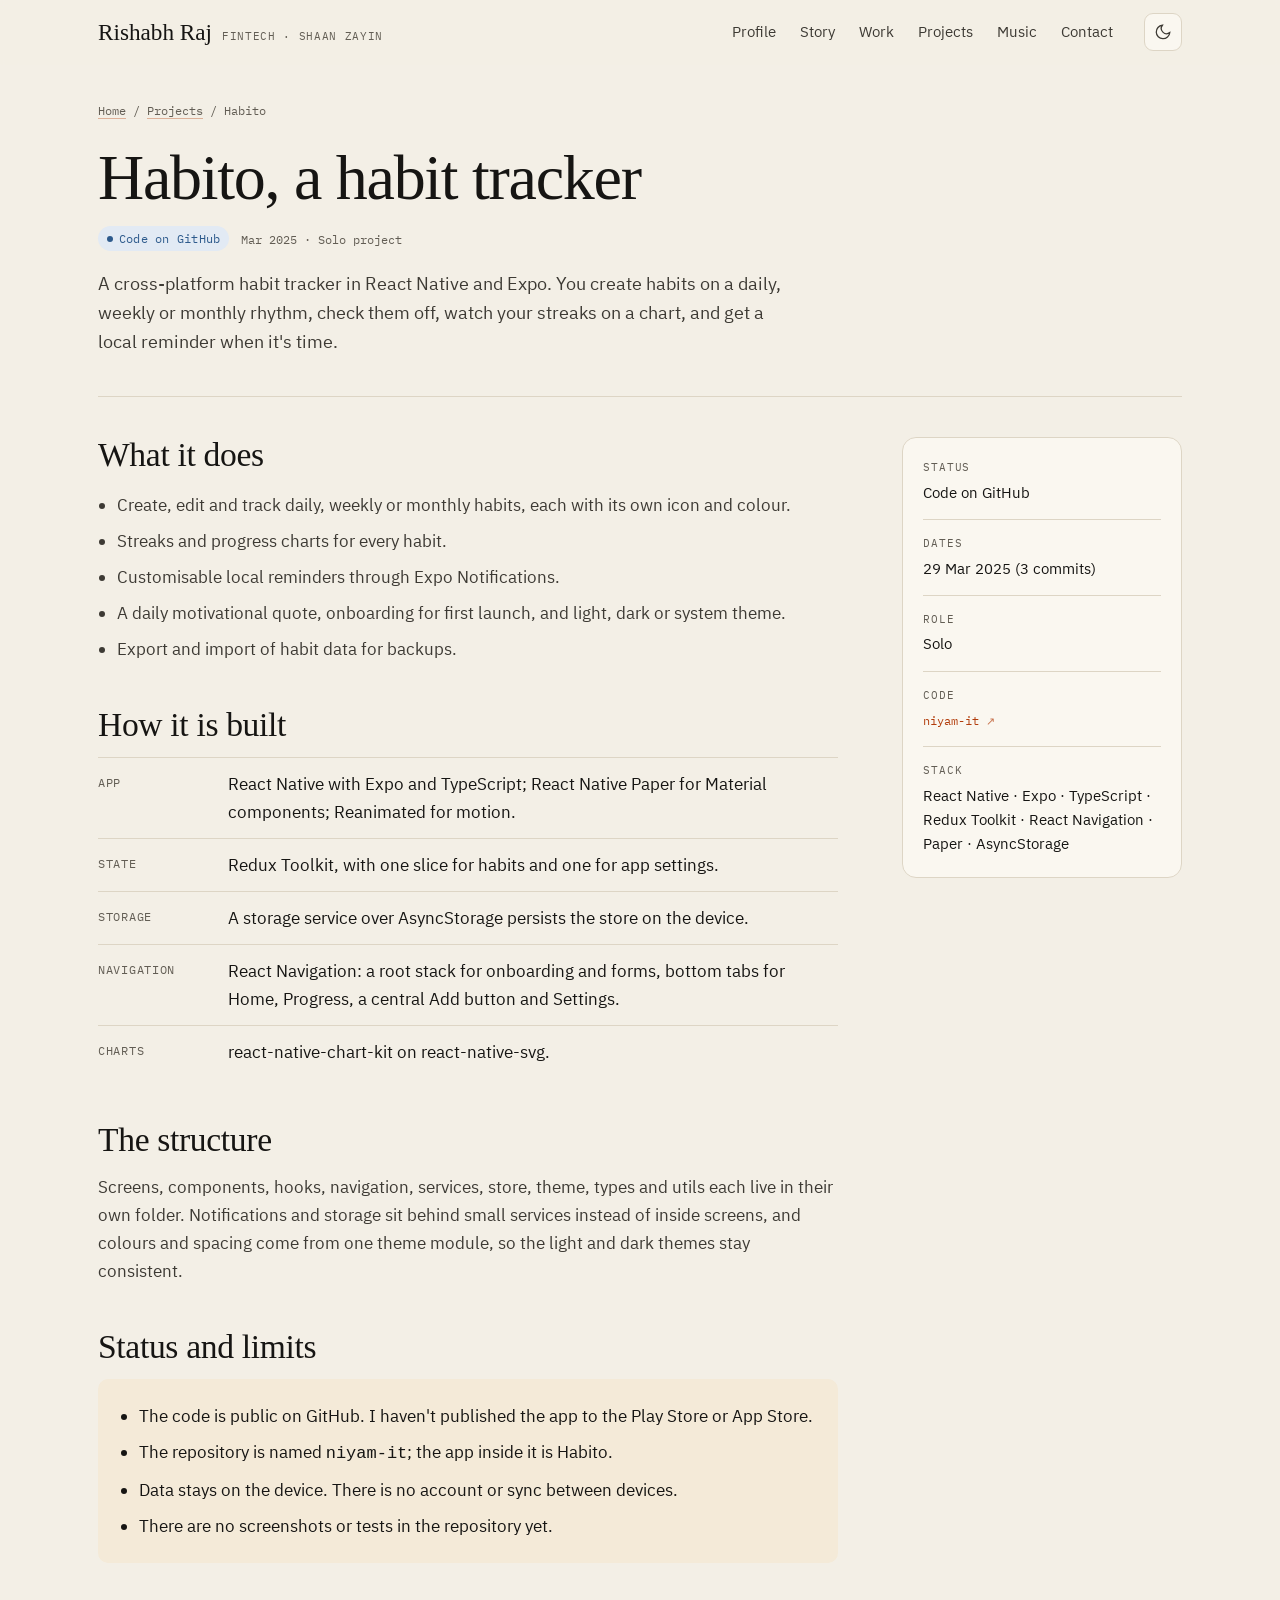
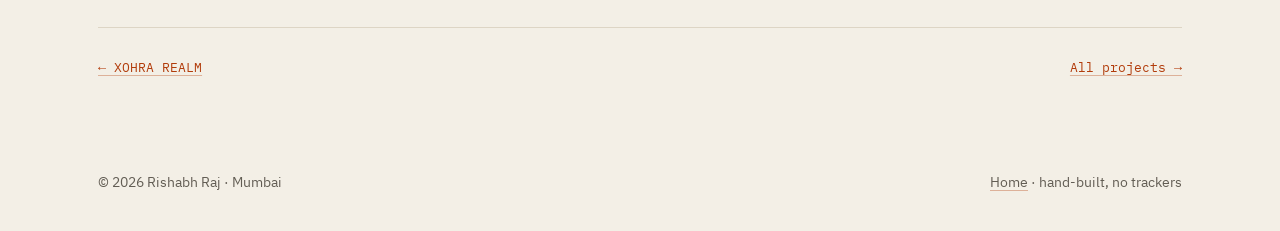
==== projects/habito/index.html @ e0f06f0d "Hand-built portfolio: engineering and Shaan Zayin Static HTML/CSS/JS for GitHub Pages, no build step" ====
<!doctype html>
<html lang="en">
<head>
<meta charset="utf-8">
<meta name="viewport" content="width=device-width, initial-scale=1">
<title>Habito · Rishabh Raj</title>
<meta name="description" content="Habito, a React Native and Expo habit tracker by Rishabh Raj: streaks, local reminders, progress charts and data export.">
<link rel="canonical" href="https://rishabh-raj-dev.github.io/projects/habito/">
<meta name="theme-color" content="#f3efe6" media="(prefers-color-scheme: light)">
<meta name="theme-color" content="#121110" media="(prefers-color-scheme: dark)">
<meta property="og:type" content="article">
<meta property="og:title" content="Habito · case study">
<meta property="og:description" content="A React Native and Expo habit tracker.">
<meta property="og:url" content="https://rishabh-raj-dev.github.io/projects/habito/">
<meta property="og:image" content="https://rishabh-raj-dev.github.io/assets/img/og.jpg">
<meta name="twitter:card" content="summary_large_image">
<link rel="icon" href="../../favicon.svg" type="image/svg+xml">
<link rel="preload" href="../../assets/fonts/instrument-serif-latin-400-normal.woff2" as="font" type="font/woff2" crossorigin>
<link rel="preload" href="../../assets/fonts/ibm-plex-sans-latin-400-normal.woff2" as="font" type="font/woff2" crossorigin>
<link rel="stylesheet" href="../../assets/css/site.css">
<script>try{var t=localStorage.getItem('theme');if(t==='light'||t==='dark')document.documentElement.setAttribute('data-theme',t)}catch(e){}</script>
<script src="../../assets/js/site.js" defer></script>
</head>
<body>
<a class="skip" href="#main">Skip to content</a>
<header class="nav" id="top">
  <div class="wrap">
    <a class="brand" href="../../">Rishabh Raj<span>Fintech · Shaan Zayin</span></a>
    <ul id="menu">
      <li><a href="../../#profile">Profile</a></li>
      <li><a href="../../#story">Story</a></li>
      <li><a href="../../#work">Work</a></li>
      <li><a href="../../#projects">Projects</a></li>
      <li><a href="../../#music">Music</a></li>
      <li><a href="../../#contact">Contact</a></li>
    </ul>
    <div class="nav-tools">
      <button class="icon-btn" type="button" data-theme-toggle aria-label="Switch theme"><svg viewBox="0 0 24 24" fill="none" stroke="currentColor" stroke-width="1.7" stroke-linecap="round" aria-hidden="true"><path d="M21 12.8A9 9 0 1 1 11.2 3a7 7 0 0 0 9.8 9.8z"/></svg></button>
      <button class="icon-btn menu-btn" type="button" data-menu aria-controls="menu" aria-expanded="false" aria-label="Menu"><svg viewBox="0 0 24 24" fill="none" stroke="currentColor" stroke-width="1.7" stroke-linecap="round" aria-hidden="true"><path d="M4 7h16M4 12h16M4 17h16"/></svg></button>
    </div>
  </div>
</header>
<main id="main">
<div class="wrap">
  <nav class="crumbs" aria-label="Breadcrumb"><a href="../../">Home</a> / <a href="../../#projects">Projects</a> / Habito</nav>
  <header class="case-head">
    <h1>Habito, a habit tracker</h1>
    <div class="meta"><span class="status st-code">Code on GitHub</span><span class="dates">Mar 2025 · Solo project</span></div>
    <p class="lede">A cross-platform habit tracker in React Native and Expo. You create habits on a daily, weekly or monthly rhythm, check them off, watch your streaks on a chart, and get a local reminder when it's time.</p>
  </header>
  <div class="case-grid">
    <article class="case">
      <h2>What it does</h2>
      <ul>
        <li>Create, edit and track daily, weekly or monthly habits, each with its own icon and colour.</li>
        <li>Streaks and progress charts for every habit.</li>
        <li>Customisable local reminders through Expo Notifications.</li>
        <li>A daily motivational quote, onboarding for first launch, and light, dark or system theme.</li>
        <li>Export and import of habit data for backups.</li>
      </ul>

      <h2>How it is built</h2>
      <dl class="stack">
        <dt>App</dt><dd>React Native with Expo and TypeScript; React Native Paper for Material components; Reanimated for motion.</dd>
        <dt>State</dt><dd>Redux Toolkit, with one slice for habits and one for app settings.</dd>
        <dt>Storage</dt><dd>A storage service over AsyncStorage persists the store on the device.</dd>
        <dt>Navigation</dt><dd>React Navigation: a root stack for onboarding and forms, bottom tabs for Home, Progress, a central Add button and Settings.</dd>
        <dt>Charts</dt><dd>react-native-chart-kit on react-native-svg.</dd>
      </dl>

      <h2>The structure</h2>
      <p>Screens, components, hooks, navigation, services, store, theme, types and utils each live in their own folder. Notifications and storage sit behind small services instead of inside screens, and colours and spacing come from one theme module, so the light and dark themes stay consistent.</p>

      <h2>Status and limits</h2>
      <div class="limits"><ul>
        <li>The code is public on GitHub. I haven't published the app to the Play Store or App Store.</li>
        <li>The repository is named <code>niyam-it</code>; the app inside it is Habito.</li>
        <li>Data stays on the device. There is no account or sync between devices.</li>
        <li>There are no screenshots or tests in the repository yet.</li>
      </ul></div>
    </article>
    <aside><dl>
      <dt>Status</dt><dd>Code on GitHub</dd>
      <dt>Dates</dt><dd>29 Mar 2025 (3 commits)</dd>
      <dt>Role</dt><dd>Solo</dd>
      <dt>Code</dt><dd><a class="chip" href="https://github.com/rishabh-raj-dev/niyam-it" target="_blank" rel="noopener">niyam-it</a></dd>
      <dt>Stack</dt><dd>React Native · Expo · TypeScript · Redux Toolkit · React Navigation · Paper · AsyncStorage</dd>
    </dl></aside>
  </div>
  <div class="next-proj"><a href="../xohra-realm/">← XOHRA REALM</a><a href="../../#projects">All projects →</a></div>
</div>
</main>
<footer class="site">
  <div class="wrap">
    <span>© 2026 Rishabh Raj · Mumbai</span>
    <span><a href="../../">Home</a> · hand-built, no trackers</span>
  </div>
</footer>
</body>
</html>
---- assets/css/site.css ----
/* Rishabh Raj · portfolio · hand-written, no framework */

@font-face{font-family:"Instrument Serif";font-style:normal;font-weight:400;font-display:optional;src:url(../fonts/instrument-serif-latin-400-normal.woff2) format("woff2")}
@font-face{font-family:"Instrument Serif";font-style:italic;font-weight:400;font-display:optional;src:url(../fonts/instrument-serif-latin-400-italic.woff2) format("woff2")}
@font-face{font-family:"Plex Sans";font-style:normal;font-weight:400;font-display:optional;src:url(../fonts/ibm-plex-sans-latin-400-normal.woff2) format("woff2")}
@font-face{font-family:"Plex Sans";font-style:italic;font-weight:400;font-display:optional;src:url(../fonts/ibm-plex-sans-latin-400-italic.woff2) format("woff2")}
@font-face{font-family:"Plex Sans";font-style:normal;font-weight:500;font-display:optional;src:url(../fonts/ibm-plex-sans-latin-500-normal.woff2) format("woff2")}
@font-face{font-family:"Plex Sans";font-style:normal;font-weight:600;font-display:optional;src:url(../fonts/ibm-plex-sans-latin-600-normal.woff2) format("woff2")}
@font-face{font-family:"Plex Mono";font-style:normal;font-weight:400;font-display:optional;src:url(../fonts/ibm-plex-mono-latin-400-normal.woff2) format("woff2")}
@font-face{font-family:"Plex Mono";font-style:normal;font-weight:500;font-display:optional;src:url(../fonts/ibm-plex-mono-latin-500-normal.woff2) format("woff2")}

/* ---------- tokens ---------- */
:root{
  --bg:#f3efe6; --surface:#faf7f0; --sunk:#e9e3d6;
  --ink:#161513; --ink-2:#3d3a34; --muted:#625d54; --faint:#857f74;
  --line:#ddd5c5; --line-2:#cbc2b0;
  --accent:#b23c0b; --accent-2:#8a2e08; --accent-soft:#f6e3d8;
  --live:#2f6b45; --live-bg:#e3efe6; --code:#2d5a8c; --code-bg:#e2eaf4; --exp:#8a5a12; --exp-bg:#f4ead8; --arch:#5d5a54; --arch-bg:#e8e5df;
  --night:#100f0d; --night-2:#1a1815; --night-ink:#efe9dd; --night-ink-2:#b4ab9b; --night-line:#2f2b26; --amber:#e8a33d;
  --serif:"Instrument Serif","Iowan Old Style",Georgia,serif;
  --sans:"Plex Sans",system-ui,-apple-system,"Segoe UI",Roboto,sans-serif;
  --mono:"Plex Mono",ui-monospace,SFMono-Regular,Menlo,Consolas,monospace;
  --r:10px; --r-lg:14px;
  --wrap:1140px; --gutter:28px;
  --shadow:0 1px 0 rgba(20,18,14,.03),0 8px 24px -16px rgba(20,18,14,.2);
  color-scheme:light;
}
@media (prefers-color-scheme:dark){:root:not([data-theme="light"]){
  --bg:#121110; --surface:#191816; --sunk:#201e1b;
  --ink:#ece6da; --ink-2:#cdc6b8; --muted:#a39b8c; --faint:#857e71;
  --line:#2a2723; --line-2:#36322c;
  --accent:#f08a5d; --accent-2:#f6a27c; --accent-soft:#2a1a12;
  --live:#8fcaa1; --live-bg:#17251c; --code:#9ec0e6; --code-bg:#16202c; --exp:#e2b56b; --exp-bg:#2a2214; --arch:#b3ada3; --arch-bg:#23211e;
  --night:#0a0908; --night-2:#141210;
  --shadow:0 1px 0 rgba(0,0,0,.2),0 10px 30px -18px rgba(0,0,0,.7);
  color-scheme:dark;
}}
:root[data-theme="dark"]{
  --bg:#121110; --surface:#191816; --sunk:#201e1b;
  --ink:#ece6da; --ink-2:#cdc6b8; --muted:#a39b8c; --faint:#857e71;
  --line:#2a2723; --line-2:#36322c;
  --accent:#f08a5d; --accent-2:#f6a27c; --accent-soft:#2a1a12;
  --live:#8fcaa1; --live-bg:#17251c; --code:#9ec0e6; --code-bg:#16202c; --exp:#e2b56b; --exp-bg:#2a2214; --arch:#b3ada3; --arch-bg:#23211e;
  --night:#0a0908; --night-2:#141210;
  --shadow:0 1px 0 rgba(0,0,0,.2),0 10px 30px -18px rgba(0,0,0,.7);
  color-scheme:dark;
}

/* ---------- base ---------- */
*,*::before,*::after{box-sizing:border-box}
html{-webkit-text-size-adjust:100%;scroll-behavior:smooth;scroll-padding-top:84px}
@media (prefers-reduced-motion:reduce){html{scroll-behavior:auto}}
body{margin:0;background:var(--bg);color:var(--ink);font:400 17px/1.65 var(--sans);text-rendering:optimizeLegibility;-webkit-font-smoothing:antialiased;overflow-x:hidden}
img{max-width:100%;height:auto;display:block}
a{color:var(--accent);text-decoration-thickness:1px;text-underline-offset:3px;text-decoration-color:color-mix(in srgb,var(--accent) 35%,transparent)}
a:hover{color:var(--accent-2);text-decoration-color:currentColor}
:focus-visible{outline:2px solid var(--accent);outline-offset:3px;border-radius:4px}
::selection{background:var(--accent);color:var(--bg)}
p{margin:0 0 1em}
h1,h2,h3,h4{font-family:var(--serif);font-weight:400;letter-spacing:-.01em;color:var(--ink);margin:0}
h1{font-size:clamp(2.6rem,6vw,4.6rem);line-height:1.02;letter-spacing:-.02em}
h2{font-size:clamp(2rem,3.6vw,2.8rem);line-height:1.08}
h3{font-size:1.6rem;line-height:1.15}
h4{font-size:1.3rem;line-height:1.2}
.mono{font-family:var(--mono)}
.muted{color:var(--muted)}
.sr-only{position:absolute;width:1px;height:1px;padding:0;margin:-1px;overflow:hidden;clip:rect(0,0,0,0);white-space:nowrap;border:0}
.skip{position:absolute;left:12px;top:0;transform:translateY(-120%);background:var(--ink);color:var(--bg);padding:10px 14px;border-radius:8px;z-index:100;text-decoration:none}
.skip:focus{transform:translateY(12px)}
.wrap{max-width:var(--wrap);margin:0 auto;padding:0 var(--gutter)}
@media (max-width:640px){:root{--gutter:16px}body{font-size:16.5px}}

/* ---------- nav ---------- */
.nav{position:sticky;top:0;z-index:50;background:color-mix(in srgb,var(--bg) 86%,transparent);backdrop-filter:saturate(1.4) blur(10px);-webkit-backdrop-filter:saturate(1.4) blur(10px);border-bottom:1px solid transparent;transition:border-color .2s}
.nav.scrolled{border-bottom-color:var(--line)}
.nav .wrap{display:flex;align-items:center;gap:20px;height:64px}
.brand{font-family:var(--serif);font-size:1.45rem;color:var(--ink);text-decoration:none;white-space:nowrap}
.brand span{color:var(--muted);font-family:var(--mono);font-size:.7rem;letter-spacing:.06em;margin-left:10px;text-transform:uppercase}
.nav ul{list-style:none;margin:0 0 0 auto;padding:0;display:flex;gap:2px}
.nav ul a{display:block;padding:8px 11px;border-radius:8px;font-size:.92rem;color:var(--ink-2);text-decoration:none}
.nav ul a:hover{background:var(--sunk);color:var(--ink)}
.nav ul a.active{color:var(--ink);background:var(--sunk)}
.nav-tools{display:flex;align-items:center;gap:8px}
.icon-btn{width:38px;height:38px;border-radius:9px;border:1px solid var(--line);background:var(--surface);color:var(--ink-2);display:inline-grid;place-items:center;cursor:pointer;padding:0}
.icon-btn:hover{color:var(--ink);border-color:var(--line-2)}
.icon-btn svg{width:18px;height:18px}
.menu-btn{display:none}
@media (max-width:900px){
  .nav ul{display:none;position:absolute;top:64px;left:0;right:0;flex-direction:column;background:var(--bg);border-bottom:1px solid var(--line);padding:8px var(--gutter) 16px}
  .nav.open ul{display:flex}
  .nav ul a{padding:12px 8px;font-size:1rem}
  .menu-btn{display:inline-grid}
  .nav-tools{margin-left:auto}
}
@media (max-width:420px){.brand span{display:none}}

/* ---------- buttons, chips, status ---------- */
.btns{display:flex;flex-wrap:wrap;gap:10px}
.btn{display:inline-flex;align-items:center;gap:8px;min-height:46px;padding:0 20px;border-radius:999px;border:1px solid var(--line-2);background:var(--surface);color:var(--ink);font-size:.95rem;text-decoration:none;transition:background-color .2s,color .2s,border-color .2s}
.btn:hover{border-color:var(--ink);color:var(--ink)}
.btn.primary{background:var(--ink);border-color:var(--ink);color:var(--bg)}
.btn.primary:hover{background:var(--accent);border-color:var(--accent);color:#fff}
.chips{display:flex;flex-wrap:wrap;gap:6px 14px;margin-top:10px}
.chip{font-family:var(--mono);font-size:.78rem;color:var(--accent);text-decoration:none;white-space:nowrap}
.chip:hover{text-decoration:underline}
.chip::after{content:" ↗";font-size:.85em;opacity:.7}
.chip.int::after{content:" →"}
.label{font-family:var(--mono);font-size:.72rem;letter-spacing:.08em;text-transform:uppercase;color:var(--muted)}
.meta{display:flex;flex-wrap:wrap;align-items:center;gap:6px 12px}
.status{display:inline-flex;align-items:center;gap:6px;font-family:var(--mono);font-size:.72rem;letter-spacing:.02em;padding:3px 9px;border-radius:999px}
.status::before{content:"";width:6px;height:6px;border-radius:50%;background:currentColor}
.st-live{color:var(--live);background:var(--live-bg)}
.st-code{color:var(--code);background:var(--code-bg)}
.st-exp{color:var(--exp);background:var(--exp-bg)}
.st-arch{color:var(--arch);background:var(--arch-bg)}
.dates{font-family:var(--mono);font-size:.78rem;color:var(--muted)}
.tags{display:flex;flex-wrap:wrap;gap:6px;margin:12px 0 0;padding:0;list-style:none}
.tags li{font-family:var(--mono);font-size:.72rem;border:1px solid var(--line);border-radius:6px;padding:2px 7px;color:var(--ink-2)}

/* ---------- hero ---------- */
.hero{padding:clamp(48px,8vw,96px) 0 clamp(40px,6vw,72px)}
.hero .wrap{display:grid;grid-template-columns:minmax(0,1.35fr) minmax(0,1fr);gap:clamp(32px,5vw,64px);align-items:center}
.eyebrow{display:flex;flex-wrap:wrap;gap:6px 0;font-family:var(--mono);font-size:.74rem;letter-spacing:.08em;text-transform:uppercase;color:var(--muted);margin-bottom:22px}
.eyebrow span+span::before{content:"·";margin:0 10px;color:var(--faint)}
.hero h1 em{font-style:italic;color:var(--accent)}
.hero .lede{font-size:1.12rem;color:var(--ink-2);max-width:58ch;margin:24px 0 30px}
.hero .lede strong{color:var(--ink);font-weight:500}
.hero-media figure{margin:0}
.hero-media .ph{border-radius:var(--r-lg);overflow:hidden;background:var(--sunk);box-shadow:var(--shadow)}
.hero-media img{width:100%;height:100%;object-fit:cover}
.hero-media figcaption{font-family:var(--mono);font-size:.74rem;color:var(--muted);margin-top:10px;line-height:1.5}
.hero-media figcaption b{color:var(--ink);font-weight:500}
@media (max-width:860px){.hero .wrap{grid-template-columns:1fr}.hero-media{max-width:420px}}

/* ---------- glance strip ---------- */
.glance{border-top:1px solid var(--line);border-bottom:1px solid var(--line);background:var(--surface)}
.glance .wrap{display:grid;grid-template-columns:repeat(4,minmax(0,1fr))}
.glance .cell{padding:22px 20px}
.glance .cell+.cell{border-left:1px solid var(--line)}
.glance .cell:first-child{padding-left:0}
.glance .v{font-family:var(--serif);font-size:1.35rem;line-height:1.15;margin:6px 0 4px}
.glance .s{font-size:.86rem;color:var(--muted);line-height:1.45}
@media (max-width:900px){.glance .wrap{grid-template-columns:repeat(2,minmax(0,1fr))}.glance .cell:nth-child(3){border-left:0;padding-left:0}.glance .cell:nth-child(n+3){border-top:1px solid var(--line)}}
@media (max-width:520px){.glance .wrap{grid-template-columns:1fr}.glance .cell,.glance .cell:nth-child(3){border-left:0;padding-left:0}.glance .cell+.cell{border-top:1px solid var(--line)}}

/* ---------- sections ---------- */
.section{padding:clamp(64px,9vw,112px) 0;border-bottom:1px solid var(--line)}
.sec-head{display:grid;grid-template-columns:200px minmax(0,1fr);gap:24px;margin-bottom:clamp(28px,4vw,48px);align-items:baseline}
.sec-head .num{font-family:var(--mono);font-size:.74rem;letter-spacing:.08em;text-transform:uppercase;color:var(--muted)}
.sec-head .num b{color:var(--accent);font-weight:500;margin-right:10px}
.sec-head .lead{color:var(--muted);margin:12px 0 0;max-width:62ch}
.sec-body{margin-left:224px}
@media (max-width:900px){.sec-head{grid-template-columns:1fr;gap:8px}.sec-body{margin-left:0}}
.sub{display:flex;align-items:baseline;justify-content:space-between;gap:16px;margin:56px 0 16px;padding-top:20px;border-top:1px solid var(--line)}
.sub h3{font-size:1.5rem}

/* ---------- profile ---------- */
.in-short{font-family:var(--serif);font-size:clamp(1.4rem,2.4vw,1.8rem);line-height:1.32;color:var(--ink);margin-bottom:28px}
.facts{display:grid;grid-template-columns:150px minmax(0,1fr);margin:0}
.facts dt,.facts dd{padding:14px 0;border-top:1px solid var(--line);margin:0}
.facts dt{font-family:var(--mono);font-size:.74rem;letter-spacing:.08em;text-transform:uppercase;color:var(--muted);padding-top:17px}
.facts dd strong{font-weight:500}
.facts .aside{display:block;font-size:.88rem;color:var(--muted);margin-top:4px}
@media (max-width:640px){.facts{grid-template-columns:1fr}.facts dd{border-top:0;padding-top:0}}

/* ---------- story timeline ---------- */
.story{position:relative;margin:0;padding:0;list-style:none}
.story::before{content:"";position:absolute;left:150px;top:6px;bottom:6px;width:1px;background:var(--line-2)}
.chapter{position:relative;display:grid;grid-template-columns:130px minmax(0,1fr);gap:41px;padding:0 0 34px}
.chapter::before{content:"";position:absolute;left:146px;top:9px;width:9px;height:9px;border-radius:50%;background:var(--bg);border:1px solid var(--muted)}
.chapter.key::before{background:var(--accent);border-color:var(--accent)}
.chapter.music::before{background:var(--amber);border-color:var(--amber)}
.chapter .when{font-family:var(--mono);font-size:.76rem;color:var(--muted);text-align:right;padding-top:3px}
.chapter h3{font-size:1.45rem;margin-bottom:6px}
.chapter p{color:var(--ink-2);margin:0;max-width:64ch}
@media (max-width:640px){
  .story::before{left:4px}
  .chapter{grid-template-columns:1fr;gap:4px;padding-left:28px}
  .chapter::before{left:0}
  .chapter .when{text-align:left}
}

/* ---------- work (roles) ---------- */
.roles{display:grid;grid-template-columns:repeat(2,minmax(0,1fr));gap:16px}
.role{background:var(--surface);border:1px solid var(--line);border-radius:var(--r-lg);padding:24px 24px 20px}
.role.now{grid-column:1 / -1;border-color:color-mix(in srgb,var(--accent) 40%,var(--line))}
.role h3{margin:10px 0 2px}
.role .org{color:var(--muted);margin-bottom:12px}
.role ul{margin:0;padding-left:1.1em;color:var(--ink-2)}
.role li+li{margin-top:6px}
@media (max-width:760px){.roles{grid-template-columns:1fr}}

/* ---------- projects ---------- */
.proj-grid{display:grid;grid-template-columns:repeat(2,minmax(0,1fr));gap:18px}
.proj{background:var(--surface);border:1px solid var(--line);border-radius:var(--r-lg);overflow:hidden;display:flex;flex-direction:column}
.proj .media{display:block;aspect-ratio:16/9;overflow:hidden;background:var(--sunk);border-bottom:1px solid var(--line)}
.proj .media img{width:100%;height:100%;object-fit:cover;transition:transform .5s ease}
.proj:hover .media img{transform:scale(1.02)}
.proj .media.type{display:grid;place-items:center;padding:24px;font-family:var(--serif);font-size:clamp(2rem,4vw,2.8rem);color:var(--ink-2);background:linear-gradient(135deg,var(--sunk),var(--surface))}
.proj .body{padding:20px 22px 22px;display:flex;flex-direction:column;gap:8px;flex:1}
.proj h3 a{color:var(--ink);text-decoration:none}
.proj h3 a:hover{color:var(--accent)}
.proj p{color:var(--ink-2);margin:0}
.proj .chips{margin-top:auto;padding-top:8px}
@media (max-width:760px){.proj-grid{grid-template-columns:1fr}}
.rows{border-top:1px solid var(--line)}
.row{display:grid;grid-template-columns:minmax(0,1fr) minmax(0,1.6fr);gap:12px 28px;padding:20px 0;border-bottom:1px solid var(--line)}
.row h4{margin-bottom:6px}
.row p{margin:0;color:var(--ink-2)}
@media (max-width:760px){.row{grid-template-columns:1fr}}

/* ---------- music (night register) ---------- */
.night{background:var(--night);color:var(--night-ink);border-bottom:0}
.night h2,.night h3,.night h4{color:var(--night-ink)}
.night .sec-head .num,.night .muted,.night .label{color:var(--night-ink-2)}
.night .sec-head .num b{color:var(--amber)}
.night .sec-head .lead{color:var(--night-ink-2)}
.night a{color:var(--amber);text-decoration-color:color-mix(in srgb,var(--amber) 40%,transparent)}
.night ::selection{background:var(--amber);color:var(--night)}
.night .btn{background:transparent;border-color:var(--night-line);color:var(--night-ink)}
.night .btn:hover{border-color:var(--amber);color:var(--amber)}
.night .btn.primary{background:var(--amber);border-color:var(--amber);color:var(--night)}
.night .btn.primary:hover{background:var(--night-ink);border-color:var(--night-ink)}
.artist{display:grid;grid-template-columns:minmax(0,.9fr) minmax(0,1.3fr);gap:clamp(28px,5vw,64px);align-items:start}
.artist figure{margin:0}
.artist .ph{border-radius:var(--r-lg);overflow:hidden;aspect-ratio:4/5;background:var(--night-2)}
.artist .ph img{width:100%;height:100%;object-fit:cover}
.artist figcaption{font-family:var(--mono);font-size:.74rem;color:var(--night-ink-2);margin-top:10px}
.statement{font-family:var(--serif);font-size:clamp(1.45rem,2.5vw,1.9rem);line-height:1.3;margin-bottom:18px}
.tracklist{list-style:none;margin:28px 0 0;padding:0;counter-reset:t}
.track{counter-increment:t;border-top:1px solid var(--night-line)}
.track:last-child{border-bottom:1px solid var(--night-line)}
.track .line{display:grid;grid-template-columns:2.4ch minmax(0,1fr) auto;gap:16px;align-items:center;padding:14px 0}
.track .line::before{content:counter(t,decimal-leading-zero);font-family:var(--mono);font-size:.74rem;color:var(--night-ink-2)}
.track .t{font-family:var(--serif);font-size:1.4rem;line-height:1.1}
.track .c{display:block;font-size:.86rem;color:var(--night-ink-2)}
.track .acts{display:flex;align-items:center;gap:12px}
.track .y{font-family:var(--mono);font-size:.74rem;color:var(--night-ink-2)}
.badge{font-family:var(--mono);font-size:.62rem;border:1px solid currentColor;border-radius:3px;padding:0 4px;margin-left:8px;vertical-align:middle;color:var(--night-ink-2)}
.play{width:36px;height:36px;border-radius:50%;border:1px solid var(--night-line);background:transparent;color:var(--night-ink);display:inline-grid;place-items:center;cursor:pointer;padding:0}
.play:hover{border-color:var(--amber);color:var(--amber)}
.play svg{width:14px;height:14px}
.embed{padding:0 0 16px}
.embed iframe{width:100%;height:152px;border:0;border-radius:12px;display:block}
.consent{font-size:.8rem;color:var(--night-ink-2);margin-top:14px}
@media (max-width:860px){.artist{grid-template-columns:1fr}.artist figure{max-width:360px}}

/* ---------- contact ---------- */
.else{display:grid;grid-template-columns:repeat(auto-fill,minmax(240px,1fr));gap:12px}
.else a{display:block;padding:18px 20px;border:1px solid var(--line);border-radius:var(--r);background:var(--surface);text-decoration:none;color:var(--ink);transition:border-color .2s}
.else a:hover{border-color:var(--accent)}
.else .p{font-weight:500}
.else .p::after{content:" ↗";color:var(--muted);font-size:.85em}
.else .r{font-size:.88rem;color:var(--muted);margin-top:2px}
.contact{display:flex;flex-wrap:wrap;justify-content:space-between;align-items:end;gap:24px;margin-top:48px;padding-top:28px;border-top:1px solid var(--line)}
.contact .big{font-family:var(--serif);font-size:clamp(1.6rem,3vw,2.2rem);color:var(--ink);text-decoration:none}

/* ---------- case study pages ---------- */
.crumbs{font-family:var(--mono);font-size:.76rem;color:var(--muted);padding-top:36px}
.crumbs a{color:var(--muted)}
.case-head{padding:24px 0 40px;border-bottom:1px solid var(--line);margin-bottom:40px}
.case-head h1{font-size:clamp(2.4rem,5.4vw,4rem);margin-bottom:16px}
.case-head .lede{font-size:1.1rem;color:var(--ink-2);max-width:64ch;margin:18px 0 0}
.case-grid{display:grid;grid-template-columns:minmax(0,1fr) 280px;gap:clamp(32px,5vw,64px);align-items:start;padding-bottom:64px}
.case h2{font-size:clamp(1.7rem,2.8vw,2.1rem);margin:44px 0 14px}
.case h2:first-child{margin-top:0}
.case ul{padding-left:1.1em;color:var(--ink-2)}
.case li+li{margin-top:8px}
.case p{color:var(--ink-2)}
.shot{margin:0 0 8px}
.shot .ph{border-radius:var(--r-lg);overflow:hidden;border:1px solid var(--line);background:var(--sunk)}
.shot figcaption{font-family:var(--mono);font-size:.74rem;color:var(--muted);margin-top:10px}
.media-row{display:grid;grid-template-columns:repeat(2,minmax(0,1fr));gap:14px;margin:24px 0}
.media-row figure{margin:0}
.media-row .ph{border-radius:var(--r);overflow:hidden;border:1px solid var(--line);background:var(--sunk)}
.media-row figcaption{font-family:var(--mono);font-size:.72rem;color:var(--muted);margin-top:8px}
.stack{display:grid;grid-template-columns:130px minmax(0,1fr);margin:0}
.stack dt,.stack dd{margin:0;padding:12px 0;border-top:1px solid var(--line)}
.stack dt{font-family:var(--mono);font-size:.74rem;letter-spacing:.06em;text-transform:uppercase;color:var(--muted);padding-top:15px}
.limits{background:var(--exp-bg);border-radius:var(--r);padding:6px 22px}
.limits ul{color:var(--ink)}
.case-grid aside{position:sticky;top:88px;border:1px solid var(--line);border-radius:var(--r-lg);background:var(--surface);padding:6px 20px}
.case-grid aside dl{margin:0}
.case-grid aside dt{font-family:var(--mono);font-size:.7rem;letter-spacing:.08em;text-transform:uppercase;color:var(--muted);padding-top:14px}
.case-grid aside dd{margin:4px 0 0;padding-bottom:14px;border-bottom:1px solid var(--line);font-size:.92rem}
.case-grid aside dd:last-child{border-bottom:0}
.case-grid aside .chip{display:inline-block;margin-right:10px}
.next-proj{display:flex;justify-content:space-between;gap:16px;padding:28px 0 64px;border-top:1px solid var(--line);font-family:var(--mono);font-size:.84rem}
@media (max-width:900px){.case-grid{grid-template-columns:1fr}.case-grid aside{position:static}}
@media (max-width:560px){.media-row{grid-template-columns:1fr}.stack{grid-template-columns:1fr}.stack dd{border-top:0;padding-top:0}}

/* ---------- 404 ---------- */
.lost{padding:clamp(80px,14vw,160px) 0}
.lost h1{margin:12px 0 16px}

/* ---------- footer ---------- */
footer.site{padding:28px 0 40px;font-size:.86rem;color:var(--muted)}
footer.site .wrap{display:flex;flex-wrap:wrap;justify-content:space-between;gap:10px}
footer.site a{color:var(--muted)}
.night + footer.site,.night ~ footer.site{border-top:1px solid var(--line)}

/* ---------- reveal ---------- */
.js .reveal{opacity:0;transform:translateY(12px);transition:opacity .7s cubic-bezier(.2,.7,.2,1),transform .7s cubic-bezier(.2,.7,.2,1)}
.js .reveal.in{opacity:1;transform:none}
@media (prefers-reduced-motion:reduce){.js .reveal{opacity:1;transform:none;transition:none}.proj .media img{transition:none}}
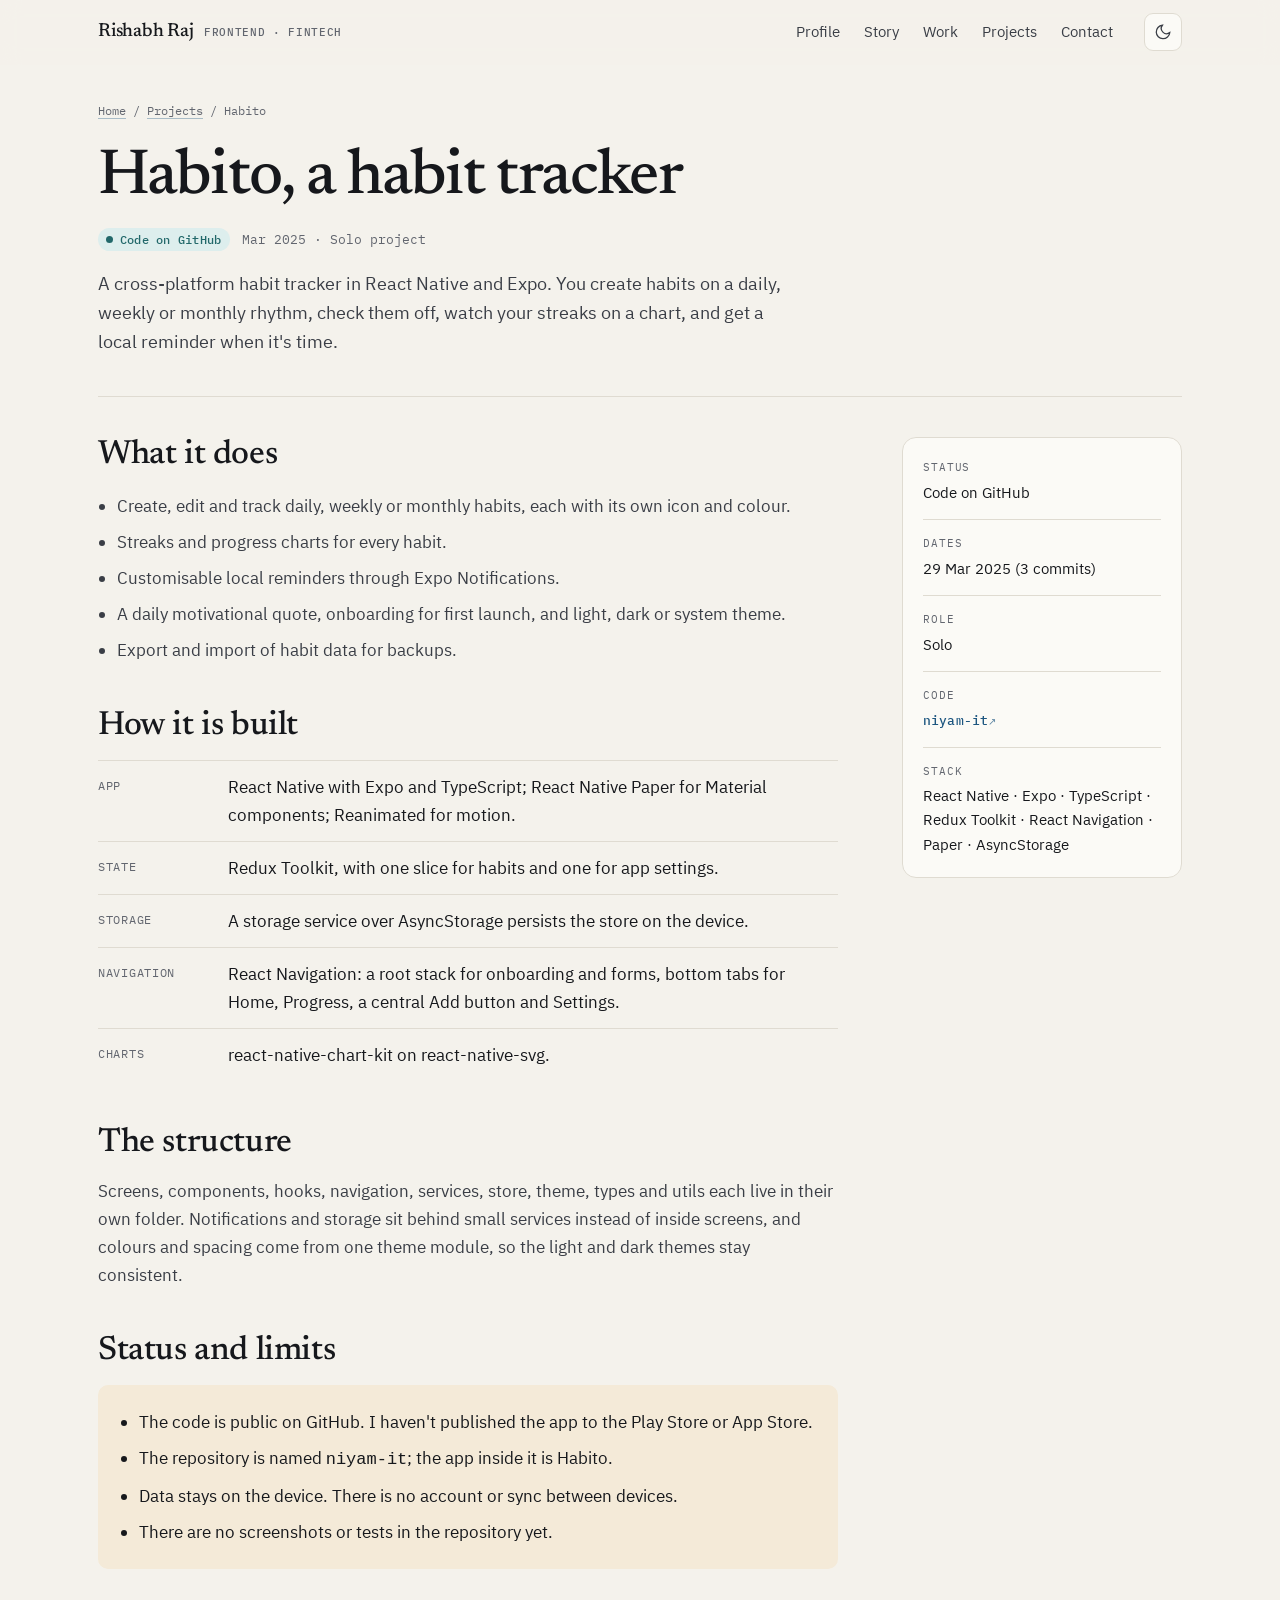
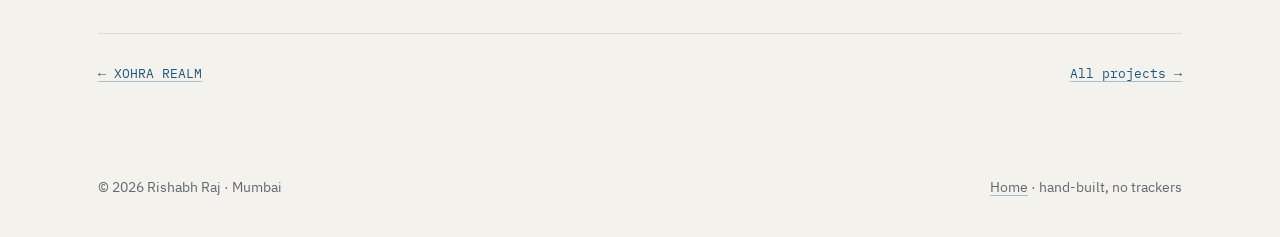
==== commit 2f58b18a: "Restyle after curious-utkarsh.github.io and drop the music section - Newsreader + IBM Plex, ink-blue" ====
--- a/projects/habito/index.html
+++ b/projects/habito/index.html
@@ -15,7 +15,7 @@
 <meta property="og:image" content="https://rishabh-raj-dev.github.io/assets/img/og.jpg">
 <meta name="twitter:card" content="summary_large_image">
 <link rel="icon" href="../../favicon.svg" type="image/svg+xml">
-<link rel="preload" href="../../assets/fonts/instrument-serif-latin-400-normal.woff2" as="font" type="font/woff2" crossorigin>
+<link rel="preload" href="../../assets/fonts/newsreader-latin-wght-normal.woff2" as="font" type="font/woff2" crossorigin>
 <link rel="preload" href="../../assets/fonts/ibm-plex-sans-latin-400-normal.woff2" as="font" type="font/woff2" crossorigin>
 <link rel="stylesheet" href="../../assets/css/site.css">
 <script>try{var t=localStorage.getItem('theme');if(t==='light'||t==='dark')document.documentElement.setAttribute('data-theme',t)}catch(e){}</script>
@@ -25,13 +25,12 @@
 <a class="skip" href="#main">Skip to content</a>
 <header class="nav" id="top">
   <div class="wrap">
-    <a class="brand" href="../../">Rishabh Raj<span>Fintech · Shaan Zayin</span></a>
+    <a class="brand" href="../../">Rishabh Raj<span>Frontend · Fintech</span></a>
     <ul id="menu">
       <li><a href="../../#profile">Profile</a></li>
       <li><a href="../../#story">Story</a></li>
       <li><a href="../../#work">Work</a></li>
       <li><a href="../../#projects">Projects</a></li>
-      <li><a href="../../#music">Music</a></li>
       <li><a href="../../#contact">Contact</a></li>
     </ul>
     <div class="nav-tools">
--- a/assets/css/site.css
+++ b/assets/css/site.css
@@ -1,7 +1,8 @@
-/* Rishabh Raj · portfolio · hand-written, no framework */
-
-@font-face{font-family:"Instrument Serif";font-style:normal;font-weight:400;font-display:optional;src:url(../fonts/instrument-serif-latin-400-normal.woff2) format("woff2")}
-@font-face{font-family:"Instrument Serif";font-style:italic;font-weight:400;font-display:optional;src:url(../fonts/instrument-serif-latin-400-italic.woff2) format("woff2")}
+/* Rishabh Raj · portfolio · hand-written, no framework
+   Type and palette follow curious-utkarsh.github.io: Newsreader + IBM Plex, ink-blue accent. */
+
+@font-face{font-family:"Newsreader";font-style:normal;font-weight:200 800;font-display:optional;src:url(../fonts/newsreader-latin-wght-normal.woff2) format("woff2")}
+@font-face{font-family:"Newsreader";font-style:italic;font-weight:200 800;font-display:optional;src:url(../fonts/newsreader-latin-wght-italic.woff2) format("woff2")}
 @font-face{font-family:"Plex Sans";font-style:normal;font-weight:400;font-display:optional;src:url(../fonts/ibm-plex-sans-latin-400-normal.woff2) format("woff2")}
 @font-face{font-family:"Plex Sans";font-style:italic;font-weight:400;font-display:optional;src:url(../fonts/ibm-plex-sans-latin-400-italic.woff2) format("woff2")}
 @font-face{font-family:"Plex Sans";font-style:normal;font-weight:500;font-display:optional;src:url(../fonts/ibm-plex-sans-latin-500-normal.woff2) format("woff2")}
@@ -11,13 +12,12 @@
 
 /* ---------- tokens ---------- */
 :root{
-  --bg:#f3efe6; --surface:#faf7f0; --sunk:#e9e3d6;
-  --ink:#161513; --ink-2:#3d3a34; --muted:#625d54; --faint:#857f74;
-  --line:#ddd5c5; --line-2:#cbc2b0;
-  --accent:#b23c0b; --accent-2:#8a2e08; --accent-soft:#f6e3d8;
-  --live:#2f6b45; --live-bg:#e3efe6; --code:#2d5a8c; --code-bg:#e2eaf4; --exp:#8a5a12; --exp-bg:#f4ead8; --arch:#5d5a54; --arch-bg:#e8e5df;
-  --night:#100f0d; --night-2:#1a1815; --night-ink:#efe9dd; --night-ink-2:#b4ab9b; --night-line:#2f2b26; --amber:#e8a33d;
-  --serif:"Instrument Serif","Iowan Old Style",Georgia,serif;
+  --bg:#f4f2ec; --surface:#fbfaf6; --sunk:#ebe8e0;
+  --ink:#16181c; --ink-2:#3a3e46; --muted:#62666f; --faint:#8d9099;
+  --line:#dfdbd1; --line-2:#cfcabd;
+  --accent:#1d5680; --accent-2:#163f5e; --accent-soft:#e3ecf2;
+  --live:#2f6b45; --live-bg:#e3efe6; --code:#22686a; --code-bg:#ddeeed; --exp:#8a5a12; --exp-bg:#f4ead8; --arch:#5d6068; --arch-bg:#e6e5e1;
+  --serif:"Newsreader",Georgia,"Times New Roman",serif;
   --sans:"Plex Sans",system-ui,-apple-system,"Segoe UI",Roboto,sans-serif;
   --mono:"Plex Mono",ui-monospace,SFMono-Regular,Menlo,Consolas,monospace;
   --r:10px; --r-lg:14px;
@@ -26,22 +26,20 @@
   color-scheme:light;
 }
 @media (prefers-color-scheme:dark){:root:not([data-theme="light"]){
-  --bg:#121110; --surface:#191816; --sunk:#201e1b;
-  --ink:#ece6da; --ink-2:#cdc6b8; --muted:#a39b8c; --faint:#857e71;
-  --line:#2a2723; --line-2:#36322c;
-  --accent:#f08a5d; --accent-2:#f6a27c; --accent-soft:#2a1a12;
-  --live:#8fcaa1; --live-bg:#17251c; --code:#9ec0e6; --code-bg:#16202c; --exp:#e2b56b; --exp-bg:#2a2214; --arch:#b3ada3; --arch-bg:#23211e;
-  --night:#0a0908; --night-2:#141210;
+  --bg:#0f1114; --surface:#15181c; --sunk:#1b1f24;
+  --ink:#ecebe6; --ink-2:#c9c8c2; --muted:#9ba0a8; --faint:#7b8089;
+  --line:#262a30; --line-2:#323740;
+  --accent:#8dbbe0; --accent-2:#b4d3ec; --accent-soft:#18242f;
+  --live:#8fcaa1; --live-bg:#17251c; --code:#86cdca; --code-bg:#132423; --exp:#e2b56b; --exp-bg:#2a2214; --arch:#b0b4bb; --arch-bg:#1e2227;
   --shadow:0 1px 0 rgba(0,0,0,.2),0 10px 30px -18px rgba(0,0,0,.7);
   color-scheme:dark;
 }}
 :root[data-theme="dark"]{
-  --bg:#121110; --surface:#191816; --sunk:#201e1b;
-  --ink:#ece6da; --ink-2:#cdc6b8; --muted:#a39b8c; --faint:#857e71;
-  --line:#2a2723; --line-2:#36322c;
-  --accent:#f08a5d; --accent-2:#f6a27c; --accent-soft:#2a1a12;
-  --live:#8fcaa1; --live-bg:#17251c; --code:#9ec0e6; --code-bg:#16202c; --exp:#e2b56b; --exp-bg:#2a2214; --arch:#b3ada3; --arch-bg:#23211e;
-  --night:#0a0908; --night-2:#141210;
+  --bg:#0f1114; --surface:#15181c; --sunk:#1b1f24;
+  --ink:#ecebe6; --ink-2:#c9c8c2; --muted:#9ba0a8; --faint:#7b8089;
+  --line:#262a30; --line-2:#323740;
+  --accent:#8dbbe0; --accent-2:#b4d3ec; --accent-soft:#18242f;
+  --live:#8fcaa1; --live-bg:#17251c; --code:#86cdca; --code-bg:#132423; --exp:#e2b56b; --exp-bg:#2a2214; --arch:#b0b4bb; --arch-bg:#1e2227;
   --shadow:0 1px 0 rgba(0,0,0,.2),0 10px 30px -18px rgba(0,0,0,.7);
   color-scheme:dark;
 }
@@ -57,11 +55,11 @@
 :focus-visible{outline:2px solid var(--accent);outline-offset:3px;border-radius:4px}
 ::selection{background:var(--accent);color:var(--bg)}
 p{margin:0 0 1em}
-h1,h2,h3,h4{font-family:var(--serif);font-weight:400;letter-spacing:-.01em;color:var(--ink);margin:0}
-h1{font-size:clamp(2.6rem,6vw,4.6rem);line-height:1.02;letter-spacing:-.02em}
-h2{font-size:clamp(2rem,3.6vw,2.8rem);line-height:1.08}
-h3{font-size:1.6rem;line-height:1.15}
-h4{font-size:1.3rem;line-height:1.2}
+h1,h2,h3,h4{font-family:var(--serif);font-weight:500;letter-spacing:-.012em;color:var(--ink);margin:0}
+h1{font-size:clamp(2.35rem,5.2vw,4.1rem);line-height:1.04;letter-spacing:-.025em}
+h2{font-size:clamp(1.75rem,3vw,2.35rem);line-height:1.12}
+h3{font-size:1.32rem;line-height:1.25}
+h4{font-size:1.08rem;line-height:1.3}
 .mono{font-family:var(--mono)}
 .muted{color:var(--muted)}
 .sr-only{position:absolute;width:1px;height:1px;padding:0;margin:-1px;overflow:hidden;clip:rect(0,0,0,0);white-space:nowrap;border:0}
@@ -74,7 +72,7 @@
 .nav{position:sticky;top:0;z-index:50;background:color-mix(in srgb,var(--bg) 86%,transparent);backdrop-filter:saturate(1.4) blur(10px);-webkit-backdrop-filter:saturate(1.4) blur(10px);border-bottom:1px solid transparent;transition:border-color .2s}
 .nav.scrolled{border-bottom-color:var(--line)}
 .nav .wrap{display:flex;align-items:center;gap:20px;height:64px}
-.brand{font-family:var(--serif);font-size:1.45rem;color:var(--ink);text-decoration:none;white-space:nowrap}
+.brand{font-family:var(--serif);font-size:1.18rem;font-weight:500;letter-spacing:-.01em;color:var(--ink);text-decoration:none;white-space:nowrap}
 .brand span{color:var(--muted);font-family:var(--mono);font-size:.7rem;letter-spacing:.06em;margin-left:10px;text-transform:uppercase}
 .nav ul{list-style:none;margin:0 0 0 auto;padding:0;display:flex;gap:2px}
 .nav ul a{display:block;padding:8px 11px;border-radius:8px;font-size:.92rem;color:var(--ink-2);text-decoration:none}
@@ -96,33 +94,35 @@
 
 /* ---------- buttons, chips, status ---------- */
 .btns{display:flex;flex-wrap:wrap;gap:10px}
-.btn{display:inline-flex;align-items:center;gap:8px;min-height:46px;padding:0 20px;border-radius:999px;border:1px solid var(--line-2);background:var(--surface);color:var(--ink);font-size:.95rem;text-decoration:none;transition:background-color .2s,color .2s,border-color .2s}
-.btn:hover{border-color:var(--ink);color:var(--ink)}
+.btn{display:inline-flex;align-items:center;gap:8px;height:44px;padding:0 18px;border-radius:999px;font:500 .95rem/1 var(--sans);text-decoration:none;border:1px solid var(--line-2);color:var(--ink);background:var(--surface);transition:background .15s,border-color .15s}
+.btn:hover{border-color:var(--ink-2);color:var(--ink)}
 .btn.primary{background:var(--ink);border-color:var(--ink);color:var(--bg)}
-.btn.primary:hover{background:var(--accent);border-color:var(--accent);color:#fff}
+.btn.primary:hover{background:var(--ink-2);border-color:var(--ink-2);color:var(--bg)}
 .chips{display:flex;flex-wrap:wrap;gap:6px 14px;margin-top:10px}
-.chip{font-family:var(--mono);font-size:.78rem;color:var(--accent);text-decoration:none;white-space:nowrap}
+.chip{font:500 .8rem/1.4 var(--mono);letter-spacing:.01em;color:var(--accent);text-decoration:none;display:inline-flex;align-items:center;gap:5px;white-space:nowrap}
 .chip:hover{text-decoration:underline}
-.chip::after{content:" ↗";font-size:.85em;opacity:.7}
-.chip.int::after{content:" →"}
-.label{font-family:var(--mono);font-size:.72rem;letter-spacing:.08em;text-transform:uppercase;color:var(--muted)}
+.chip::after{content:"↗";font-size:.78em;opacity:.7}
+.chip.int::after{content:"→"}
+.label{font:500 .72rem/1.3 var(--mono);letter-spacing:.09em;text-transform:uppercase;color:var(--muted)}
 .meta{display:flex;flex-wrap:wrap;align-items:center;gap:6px 12px}
-.status{display:inline-flex;align-items:center;gap:6px;font-family:var(--mono);font-size:.72rem;letter-spacing:.02em;padding:3px 9px;border-radius:999px}
-.status::before{content:"";width:6px;height:6px;border-radius:50%;background:currentColor}
+.status{display:inline-flex;align-items:center;gap:7px;font:500 .74rem/1 var(--mono);letter-spacing:.02em;padding:6px 9px 6px 8px;border-radius:999px;white-space:nowrap}
+.status::before{content:"";width:7px;height:7px;border-radius:50%;background:currentColor}
 .st-live{color:var(--live);background:var(--live-bg)}
 .st-code{color:var(--code);background:var(--code-bg)}
 .st-exp{color:var(--exp);background:var(--exp-bg)}
 .st-arch{color:var(--arch);background:var(--arch-bg)}
-.dates{font-family:var(--mono);font-size:.78rem;color:var(--muted)}
+.dates{font:400 .8rem/1.4 var(--mono);color:var(--muted)}
 .tags{display:flex;flex-wrap:wrap;gap:6px;margin:12px 0 0;padding:0;list-style:none}
 .tags li{font-family:var(--mono);font-size:.72rem;border:1px solid var(--line);border-radius:6px;padding:2px 7px;color:var(--ink-2)}
 
 /* ---------- hero ---------- */
 .hero{padding:clamp(48px,8vw,96px) 0 clamp(40px,6vw,72px)}
 .hero .wrap{display:grid;grid-template-columns:minmax(0,1.35fr) minmax(0,1fr);gap:clamp(32px,5vw,64px);align-items:center}
-.eyebrow{display:flex;flex-wrap:wrap;gap:6px 0;font-family:var(--mono);font-size:.74rem;letter-spacing:.08em;text-transform:uppercase;color:var(--muted);margin-bottom:22px}
+.eyebrow{display:flex;flex-wrap:wrap;gap:8px 0;font:500 .74rem/1.4 var(--mono);letter-spacing:.08em;text-transform:uppercase;color:var(--muted);margin-bottom:26px}
 .eyebrow span+span::before{content:"·";margin:0 10px;color:var(--faint)}
-.hero h1 em{font-style:italic;color:var(--accent)}
+.hero .wrap.solo{grid-template-columns:minmax(0,1fr)}
+.hero .wrap.solo h1{max-width:20ch}
+.hero h1 em{font-style:italic;font-weight:400;color:var(--ink-2)}
 .hero .lede{font-size:1.12rem;color:var(--ink-2);max-width:58ch;margin:24px 0 30px}
 .hero .lede strong{color:var(--ink);font-weight:500}
 .hero-media figure{margin:0}
@@ -138,16 +138,16 @@
 .glance .cell{padding:22px 20px}
 .glance .cell+.cell{border-left:1px solid var(--line)}
 .glance .cell:first-child{padding-left:0}
-.glance .v{font-family:var(--serif);font-size:1.35rem;line-height:1.15;margin:6px 0 4px}
+.glance .v{font-family:var(--serif);font-weight:500;font-size:1.15rem;line-height:1.15;margin:6px 0 4px}
 .glance .s{font-size:.86rem;color:var(--muted);line-height:1.45}
 @media (max-width:900px){.glance .wrap{grid-template-columns:repeat(2,minmax(0,1fr))}.glance .cell:nth-child(3){border-left:0;padding-left:0}.glance .cell:nth-child(n+3){border-top:1px solid var(--line)}}
 @media (max-width:520px){.glance .wrap{grid-template-columns:1fr}.glance .cell,.glance .cell:nth-child(3){border-left:0;padding-left:0}.glance .cell+.cell{border-top:1px solid var(--line)}}
 
 /* ---------- sections ---------- */
 .section{padding:clamp(64px,9vw,112px) 0;border-bottom:1px solid var(--line)}
-.sec-head{display:grid;grid-template-columns:200px minmax(0,1fr);gap:24px;margin-bottom:clamp(28px,4vw,48px);align-items:baseline}
-.sec-head .num{font-family:var(--mono);font-size:.74rem;letter-spacing:.08em;text-transform:uppercase;color:var(--muted)}
-.sec-head .num b{color:var(--accent);font-weight:500;margin-right:10px}
+.sec-head{display:grid;grid-template-columns:200px minmax(0,1fr);gap:24px;margin-bottom:clamp(28px,4vw,48px)}
+.sec-head .num{font:500 .76rem/1.6 var(--mono);letter-spacing:.08em;text-transform:uppercase;color:var(--muted);padding-top:9px;border-top:1px solid var(--ink);align-self:start}
+.sec-head .num b{color:var(--ink);font-weight:500;margin-right:8px}
 .sec-head .lead{color:var(--muted);margin:12px 0 0;max-width:62ch}
 .sec-body{margin-left:224px}
 @media (max-width:900px){.sec-head{grid-template-columns:1fr;gap:8px}.sec-body{margin-left:0}}
@@ -155,7 +155,7 @@
 .sub h3{font-size:1.5rem}
 
 /* ---------- profile ---------- */
-.in-short{font-family:var(--serif);font-size:clamp(1.4rem,2.4vw,1.8rem);line-height:1.32;color:var(--ink);margin-bottom:28px}
+.in-short{font-family:var(--serif);font-size:clamp(1.25rem,2vw,1.5rem);line-height:1.42;color:var(--ink);margin-bottom:28px}
 .facts{display:grid;grid-template-columns:150px minmax(0,1fr);margin:0}
 .facts dt,.facts dd{padding:14px 0;border-top:1px solid var(--line);margin:0}
 .facts dt{font-family:var(--mono);font-size:.74rem;letter-spacing:.08em;text-transform:uppercase;color:var(--muted);padding-top:17px}
@@ -169,9 +169,8 @@
 .chapter{position:relative;display:grid;grid-template-columns:130px minmax(0,1fr);gap:41px;padding:0 0 34px}
 .chapter::before{content:"";position:absolute;left:146px;top:9px;width:9px;height:9px;border-radius:50%;background:var(--bg);border:1px solid var(--muted)}
 .chapter.key::before{background:var(--accent);border-color:var(--accent)}
-.chapter.music::before{background:var(--amber);border-color:var(--amber)}
 .chapter .when{font-family:var(--mono);font-size:.76rem;color:var(--muted);text-align:right;padding-top:3px}
-.chapter h3{font-size:1.45rem;margin-bottom:6px}
+.chapter h3{font-size:1.2rem;margin-bottom:6px}
 .chapter p{color:var(--ink-2);margin:0;max-width:64ch}
 @media (max-width:640px){
   .story::before{left:4px}
@@ -184,7 +183,7 @@
 .roles{display:grid;grid-template-columns:repeat(2,minmax(0,1fr));gap:16px}
 .role{background:var(--surface);border:1px solid var(--line);border-radius:var(--r-lg);padding:24px 24px 20px}
 .role.now{grid-column:1 / -1;border-color:color-mix(in srgb,var(--accent) 40%,var(--line))}
-.role h3{margin:10px 0 2px}
+.role h3{margin:10px 0 2px;font-size:1.25rem}
 .role .org{color:var(--muted);margin-bottom:12px}
 .role ul{margin:0;padding-left:1.1em;color:var(--ink-2)}
 .role li+li{margin-top:6px}
@@ -196,7 +195,7 @@
 .proj .media{display:block;aspect-ratio:16/9;overflow:hidden;background:var(--sunk);border-bottom:1px solid var(--line)}
 .proj .media img{width:100%;height:100%;object-fit:cover;transition:transform .5s ease}
 .proj:hover .media img{transform:scale(1.02)}
-.proj .media.type{display:grid;place-items:center;padding:24px;font-family:var(--serif);font-size:clamp(2rem,4vw,2.8rem);color:var(--ink-2);background:linear-gradient(135deg,var(--sunk),var(--surface))}
+.proj .media.type{display:grid;place-items:center;padding:24px;font-family:var(--serif);font-weight:500;font-style:italic;font-size:clamp(2rem,4vw,2.6rem);color:var(--ink-2);background:linear-gradient(135deg,var(--sunk),var(--surface))}
 .proj .body{padding:20px 22px 22px;display:flex;flex-direction:column;gap:8px;flex:1}
 .proj h3 a{color:var(--ink);text-decoration:none}
 .proj h3 a:hover{color:var(--accent)}
@@ -209,42 +208,6 @@
 .row p{margin:0;color:var(--ink-2)}
 @media (max-width:760px){.row{grid-template-columns:1fr}}
 
-/* ---------- music (night register) ---------- */
-.night{background:var(--night);color:var(--night-ink);border-bottom:0}
-.night h2,.night h3,.night h4{color:var(--night-ink)}
-.night .sec-head .num,.night .muted,.night .label{color:var(--night-ink-2)}
-.night .sec-head .num b{color:var(--amber)}
-.night .sec-head .lead{color:var(--night-ink-2)}
-.night a{color:var(--amber);text-decoration-color:color-mix(in srgb,var(--amber) 40%,transparent)}
-.night ::selection{background:var(--amber);color:var(--night)}
-.night .btn{background:transparent;border-color:var(--night-line);color:var(--night-ink)}
-.night .btn:hover{border-color:var(--amber);color:var(--amber)}
-.night .btn.primary{background:var(--amber);border-color:var(--amber);color:var(--night)}
-.night .btn.primary:hover{background:var(--night-ink);border-color:var(--night-ink)}
-.artist{display:grid;grid-template-columns:minmax(0,.9fr) minmax(0,1.3fr);gap:clamp(28px,5vw,64px);align-items:start}
-.artist figure{margin:0}
-.artist .ph{border-radius:var(--r-lg);overflow:hidden;aspect-ratio:4/5;background:var(--night-2)}
-.artist .ph img{width:100%;height:100%;object-fit:cover}
-.artist figcaption{font-family:var(--mono);font-size:.74rem;color:var(--night-ink-2);margin-top:10px}
-.statement{font-family:var(--serif);font-size:clamp(1.45rem,2.5vw,1.9rem);line-height:1.3;margin-bottom:18px}
-.tracklist{list-style:none;margin:28px 0 0;padding:0;counter-reset:t}
-.track{counter-increment:t;border-top:1px solid var(--night-line)}
-.track:last-child{border-bottom:1px solid var(--night-line)}
-.track .line{display:grid;grid-template-columns:2.4ch minmax(0,1fr) auto;gap:16px;align-items:center;padding:14px 0}
-.track .line::before{content:counter(t,decimal-leading-zero);font-family:var(--mono);font-size:.74rem;color:var(--night-ink-2)}
-.track .t{font-family:var(--serif);font-size:1.4rem;line-height:1.1}
-.track .c{display:block;font-size:.86rem;color:var(--night-ink-2)}
-.track .acts{display:flex;align-items:center;gap:12px}
-.track .y{font-family:var(--mono);font-size:.74rem;color:var(--night-ink-2)}
-.badge{font-family:var(--mono);font-size:.62rem;border:1px solid currentColor;border-radius:3px;padding:0 4px;margin-left:8px;vertical-align:middle;color:var(--night-ink-2)}
-.play{width:36px;height:36px;border-radius:50%;border:1px solid var(--night-line);background:transparent;color:var(--night-ink);display:inline-grid;place-items:center;cursor:pointer;padding:0}
-.play:hover{border-color:var(--amber);color:var(--amber)}
-.play svg{width:14px;height:14px}
-.embed{padding:0 0 16px}
-.embed iframe{width:100%;height:152px;border:0;border-radius:12px;display:block}
-.consent{font-size:.8rem;color:var(--night-ink-2);margin-top:14px}
-@media (max-width:860px){.artist{grid-template-columns:1fr}.artist figure{max-width:360px}}
-
 /* ---------- contact ---------- */
 .else{display:grid;grid-template-columns:repeat(auto-fill,minmax(240px,1fr));gap:12px}
 .else a{display:block;padding:18px 20px;border:1px solid var(--line);border-radius:var(--r);background:var(--surface);text-decoration:none;color:var(--ink);transition:border-color .2s}
@@ -253,7 +216,7 @@
 .else .p::after{content:" ↗";color:var(--muted);font-size:.85em}
 .else .r{font-size:.88rem;color:var(--muted);margin-top:2px}
 .contact{display:flex;flex-wrap:wrap;justify-content:space-between;align-items:end;gap:24px;margin-top:48px;padding-top:28px;border-top:1px solid var(--line)}
-.contact .big{font-family:var(--serif);font-size:clamp(1.6rem,3vw,2.2rem);color:var(--ink);text-decoration:none}
+.contact .big{font-family:var(--serif);font-weight:500;font-size:clamp(1.5rem,2.6vw,2rem);color:var(--ink);text-decoration:none}
 
 /* ---------- case study pages ---------- */
 .crumbs{font-family:var(--mono);font-size:.76rem;color:var(--muted);padding-top:36px}
@@ -297,7 +260,6 @@
 footer.site{padding:28px 0 40px;font-size:.86rem;color:var(--muted)}
 footer.site .wrap{display:flex;flex-wrap:wrap;justify-content:space-between;gap:10px}
 footer.site a{color:var(--muted)}
-.night + footer.site,.night ~ footer.site{border-top:1px solid var(--line)}
 
 /* ---------- reveal ---------- */
 .js .reveal{opacity:0;transform:translateY(12px);transition:opacity .7s cubic-bezier(.2,.7,.2,1),transform .7s cubic-bezier(.2,.7,.2,1)}
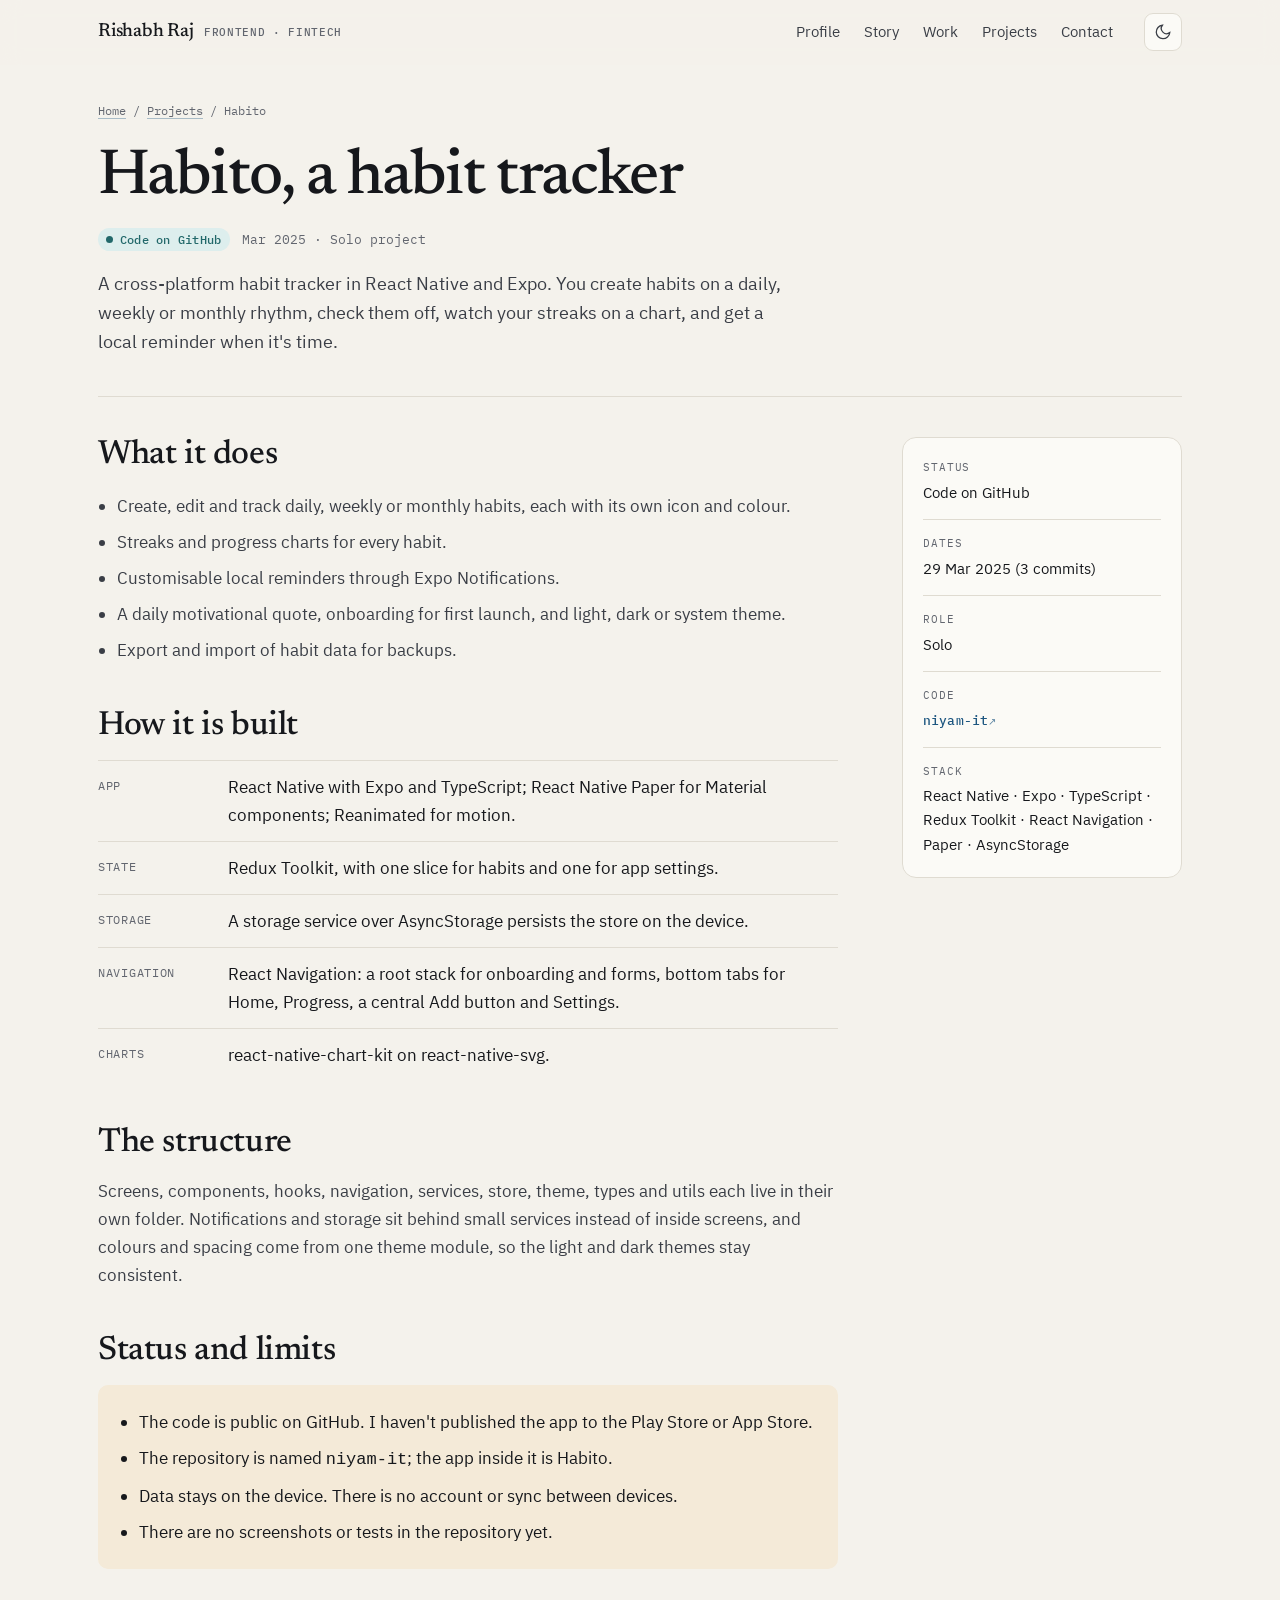
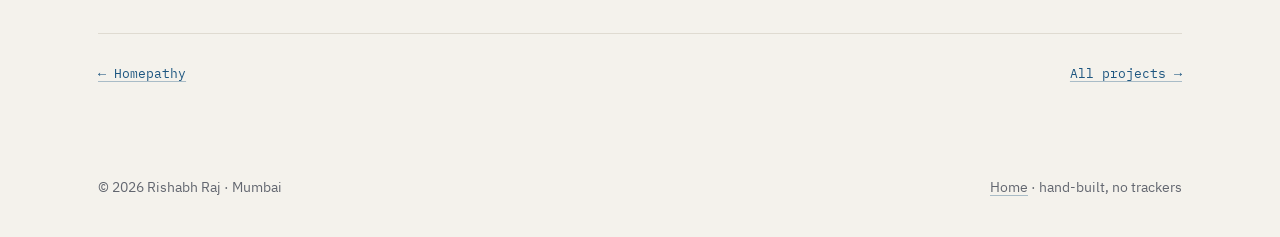
==== commit 7b787252: "Remove music content; add MechaMind Labs and Homepathy case studies - drop XOHRA REALM case study, S" ====
--- a/projects/habito/index.html
+++ b/projects/habito/index.html
@@ -86,7 +86,7 @@
       <dt>Stack</dt><dd>React Native · Expo · TypeScript · Redux Toolkit · React Navigation · Paper · AsyncStorage</dd>
     </dl></aside>
   </div>
-  <div class="next-proj"><a href="../xohra-realm/">← XOHRA REALM</a><a href="../../#projects">All projects →</a></div>
+  <div class="next-proj"><a href="../homepathy/">← Homepathy</a><a href="../../#projects">All projects →</a></div>
 </div>
 </main>
 <footer class="site">
